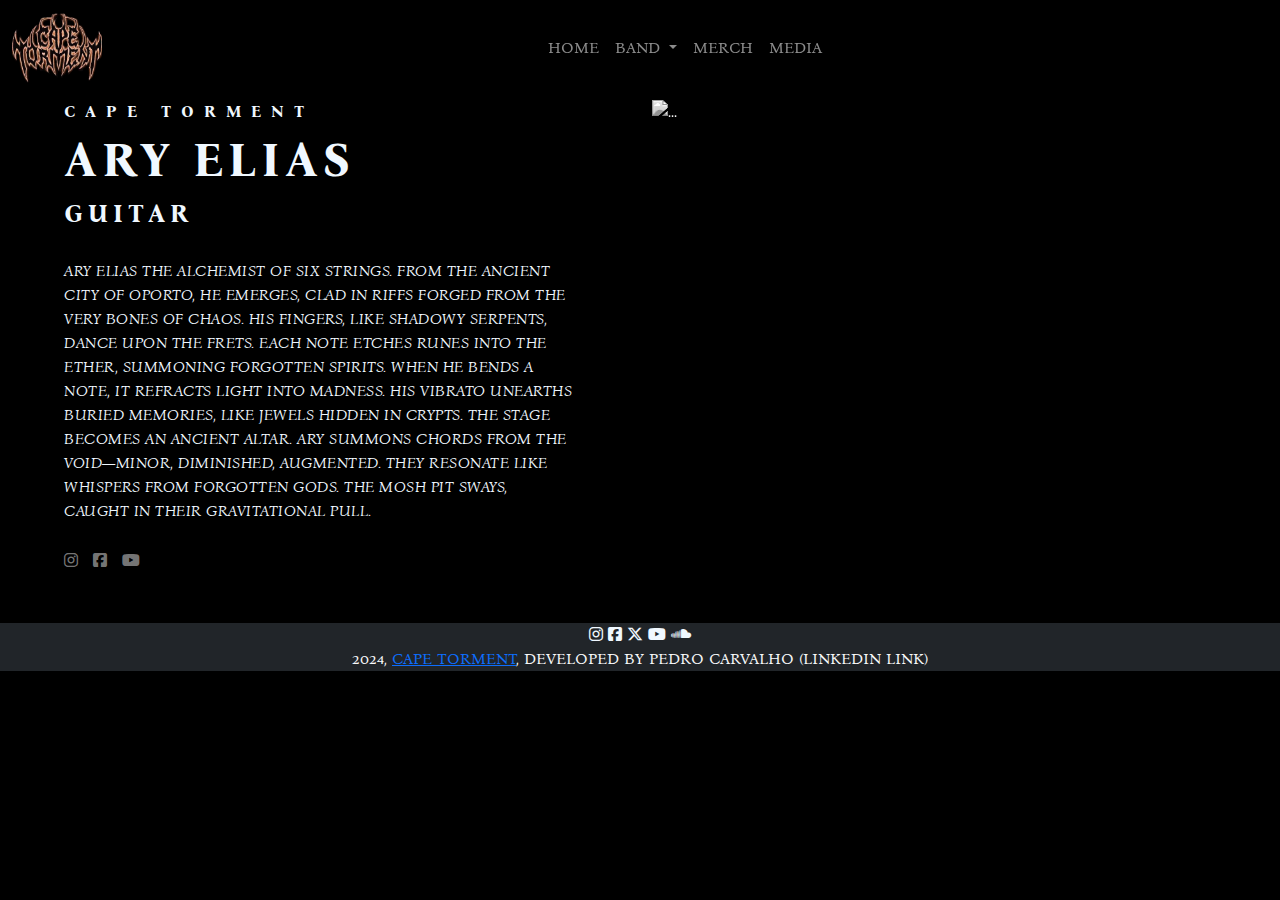
==== ary.html @ c9cb3e47 "80%" ====
<!DOCTYPE html>
<html lang="en">

<head>
    <meta charset="UTF-8">
    <meta name="author" content="PedroCv">
    <meta name="generator" content="VSC">
    <meta name="keywords" content="Cape Torment, CapeTorment, Cap Torment, Metal Cape Torment, banda metal Cape">
    <meta name="description" content="Página da banda Cape Torment">
    <meta name="viewport" content="width=device-width, initial-scale=1.0">
    <title>Cape Torment - Official Website</title>
    <!--FAVICON - alterar imagem para sem fundo negro e testar-->
    <link rel="shortcut icon" href="media/img/Logo2.1-removebg-preview.png" type="image/x-icon">
    <!--FONTS-->
    <style>
      @import url('https://fonts.googleapis.com/css2?family=Bona+Nova+SC:ital,wght@0,400;0,700;1,400&display=swap');
      </style>
    <!--BOOTSRAP CSS-->
    <link href="https://cdn.jsdelivr.net/npm/bootstrap@5.3.3/dist/css/bootstrap.min.css" rel="stylesheet" integrity="sha384-QWTKZyjpPEjISv5WaRU9OFeRpok6YctnYmDr5pNlyT2bRjXh0JMhjY6hW+ALEwIH" crossorigin="anonymous">
    <!--FONTAWESOME ICONS-->
    <link rel="stylesheet" href="https://cdnjs.cloudflare.com/ajax/libs/font-awesome/6.6.0/css/all.min.css">

    <!--MEU CSS-->
    <link rel="stylesheet" href="CSS/style.css">
</head>
 
<body>
    <!--CABEÇALHO-->
    <header class="text-center p-auto sticky-top ">
        <!--NAVEGAÇÂO-->    
        <nav class="navbar navbar-expand-lg navbar-dark fixed-top">
          <div class="container-fluid">
            <button class="navbar-toggler me-auto" type="button" data-bs-toggle="offcanvas" data-bs-target="#offcanvasDarkNavbar" aria-controls="offcanvasDarkNavbar" aria-label="Toggle navigation">
              <span class="navbar-toggler-icon"></span>
            </button>
            <a class="navbar-brand" href=""><img src="media/img/Logo2.1-removebg-preview.png" alt=""></a>
            <div class="offcanvas offcanvas-start text-bg-dark text-start" tabindex="-1" id="offcanvasDarkNavbar" aria-labelledby="offcanvasDarkNavbarLabel">
              <div class="offcanvas-header">
                <h5 class="offcanvas-title" id="offcanvasDarkNavbarLabel">Cape Torment</h5>
                <button type="button" class="btn-close btn-close-white" data-bs-dismiss="offcanvas" aria-label="Close"></button>
              </div>
              <div class="offcanvas-body">
                <ul class="navbar-nav justify-content-center flex-grow-1 pe-3">
                  <li class="nav-item">
                    <a class="nav-link" aria-current="page" href="index.html">Home</a>
                  </li>
                  <li class="nav-item dropdown">
                    <a class="nav-link dropdown-toggle " href="#" role="button" data-bs-toggle="dropdown" aria-expanded="false">
                      Band
                    </a>
                    <ul class="dropdown-menu dropdown-menu-dark">
                      <li><a class="dropdown-item" href="Band.html">Band</a></li>
                      <li>
                        <hr class="dropdown-divider">
                      </li>
                      <li><a class="dropdown-item" href="ze.html">Zé</a></li>
                      <li>
                        <hr class="dropdown-divider">
                      </li>
                      <li><a class="dropdown-item" href="paulo.html">Paulo</a></li>
                      <li>
                        <hr class="dropdown-divider">
                      </li>
                      <li><a class="dropdown-item active" href="ary.html">Ary Elias</a></li>
                      <li>
                        <hr class="dropdown-divider">
                      </li>
                      <li><a class="dropdown-item" href="Eugenio.html">Eugénio Almeida</a></li>
                      <li>
                        <hr class="dropdown-divider">
                      </li>
                      <li><a class="dropdown-item" href="Diego.html">Diego Mascarenhas</a></li>
                    </ul>
                  </li>
                  <li class="nav-item">
                    <a class="nav-link" href="Merch.html">Merch</a>
                  </li>
                  <li class="nav-item">
                    <a class="nav-link" href="Media.html">Media</a>
                  </li>
                </ul>
              </div>
            </div>
          </div>
        </nav>
    </header>

    <!--CONTEÚDO-->
    <main>
      <div class="container-fluid">
      <div class="containerDetails">
        <div class="row">
          <div class="col-sm-6">
          <div class="content">
            <div class="Band">Cape Torment</div>
            <div class="Name">Ary Elias</div>
            <div class="title">Guitar</div>
            <div class="text">Ary Elias the alchemist of six strings. From the ancient city of Oporto, he emerges, clad in riffs forged from the very bones of chaos.
              His fingers, like shadowy serpents, dance upon the frets. Each note etches runes into the ether, summoning forgotten spirits.
              When he bends a note, it refracts light into madness. His vibrato unearths buried memories, like jewels hidden in crypts.
              The stage becomes an ancient altar. Ary summons chords from the void—minor, diminished, augmented. They resonate like whispers from forgotten gods. The mosh pit sways, caught in their gravitational pull.</div>
            <div class="Icons">
              <a href="https://www.instagram.com/capetorment/?locale=en_CA" target="_blank"><i class="fa-brands fa-instagram"></i></a>
              <a href="https://www.facebook.com/CapeTormentOfficial/" target="_blank"><i class="fa-brands fa-square-facebook"></i></a>
              <a href="https://www.youtube.com/@CapeTorment" target="_blank"><i class="fa-brands fa-youtube"></i></a>
            </div>
          </div>
        </div>
        <div class="col-lg-6">
          <div class="imgLateral">
                  <img src="https://www.metal-archives.com/images/2/0/1/5/201564_artist.jpg?3547" class="d-block w-100" alt="...">
                </div>
              </div>
        </div>
      </div>
      </div>
    </div>
</main>

<!--RODAPÉ-->
<footer class="bg-dark">
  <div class=" text-center">
    <a href="https://www.instagram.com/capetorment/?locale=en_CA" target="_blank"><i class="fa-brands fa-instagram"></i></a>
    <a href="https://www.facebook.com/CapeTormentOfficial/" target="_blank"><i class="fa-brands fa-square-facebook"></i></a>
    <a href="https://x.com/capetormentband" target="_blank"><i class="fa-brands fa-x-twitter"></i></a>
    <a href="https://www.youtube.com/@CapeTorment" target="_blank"><i class="fa-brands fa-youtube"></i></a>
    <a href="https://soundcloud.com/capetorment" target="_blank"><i class="fa-brands fa-soundcloud"></i></a>
  </div>
  <div>
    <p class="final text-center text-light">2024, <a href="index.html">Cape Torment</a>, Developed by Pedro Carvalho (Linkedin Link) </p>
  </div>
  
</footer>

<!--BOOTSTRAP JS-->
<script src="https://cdn.jsdelivr.net/npm/bootstrap@5.3.3/dist/js/bootstrap.bundle.min.js" integrity="sha384-YvpcrYf0tY3lHB60NNkmXc5s9fDVZLESaAA55NDzOxhy9GkcIdslK1eN7N6jIeHz" crossorigin="anonymous"></script>

<!--MEU JS-->
<script></script>

</body>

</html>
---- CSS/style.css ----
:root{
    --primary:rgb(0, 0, 0);
    --secundary:aliceblue;

}

*{
    text-transform: uppercase;
    font-size: medium;
    font-family:"Bona Nova SC", "Bona Nova", 'Times New Roman', sans-serif ;
    
}

header img {
    width: 90px;
    height: 70px;
}

.cardcol {
    background-color: var(--primary);
    text-align: center;
}

.containerDetails{
    margin-top: 100px;
    margin-bottom: 50px;
}

.containerDetails .col-sm-6{
    top: 20%;
    max-width: 80%;
    padding-right: 5%;
    padding-left: 5%;
    box-sizing: border-box;
    color: var(--secundary);
    text-shadow: 0 5px 10px var(--primary);
}

.containerDetails .col-sm-6 .content .Band {
    font-weight: bold;
    letter-spacing: 10px;
    text-transform: uppercase;

}

.containerDetails .col-sm-6 .content .title {
    font-weight: bold;
    letter-spacing: 5px;
    font-size: 25px;

}

.containerDetails .col-sm-6 .content .Name {
    font-weight: bold;
    letter-spacing: 5px;
    font-size: 3em;
}

.containerDetails .col-sm-6 .content .text {
    font-style: italic;
    letter-spacing: 0.5px;
    padding-top: 5%;


}

.containerDetails .col-sm-6 .content .Icons {
    padding-top: 5%;
    letter-spacing: 5px;

}

.containerDetails .col-sm-6 .content .Icons a {
    color: rgba(169, 169, 169, 0.712);
}



.imgLateral {
    -webkit-filter: grayscale(100%); /* Safari 6.0 - 9.0 */
    filter: grayscale(100%);
}

.containerGroup{
    margin-top: 30px;
    text-align: center;


}

.colframe .card{
    height: 400px;
}

.colframe .card iframe{
    height: 400px;
}


.price{
    font-size:large
}

body {
    background-color:var(--primary);
    font-family: sans-serif;
    color: var(--secundary);
}





footer i {
    color: var(--secundary);
}
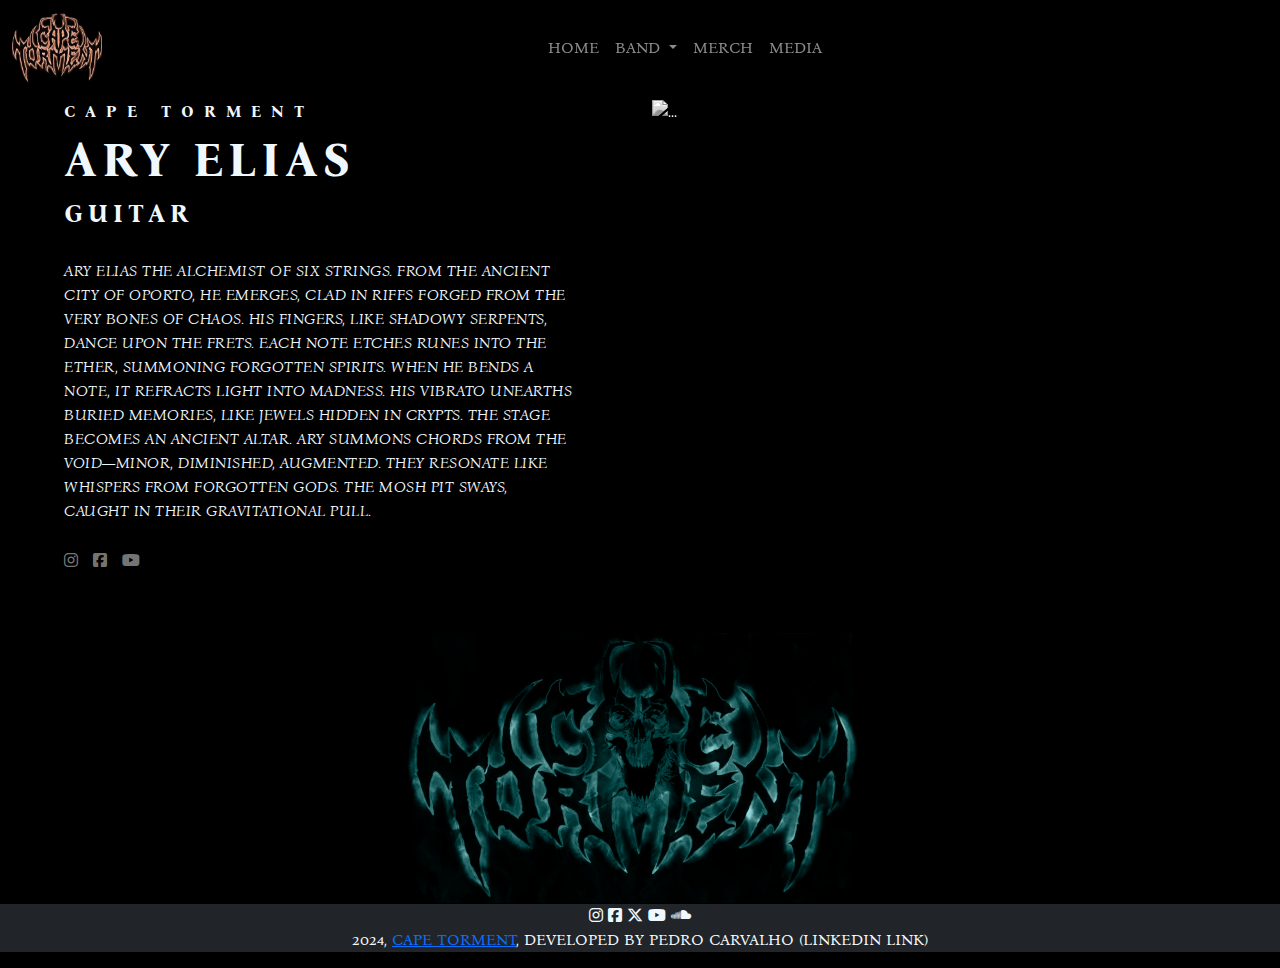
==== commit 1b348179: "Modal 100%" ====
--- a/ary.html
+++ b/ary.html
@@ -115,6 +115,11 @@
       </div>
       </div>
     </div>
+    <div class="containerGroup">
+      <div class="fade-in">
+        <img src="media/img/Cape backlogo.png" class="img-fluid" alt="">
+      </div>
+    </div>
 </main>
 
 <!--RODAPÉ-->
--- a/CSS/style.css
+++ b/CSS/style.css
@@ -110,8 +110,13 @@
     color: var(--secundary);
 }
 
-
-
+.fade-in {
+    animation: fade-in 5s linear;
+  }
+  @keyframes fade-in {
+    from { opacity: 0; }
+    to { opacity: 1; }
+  }
 
 
 footer i {
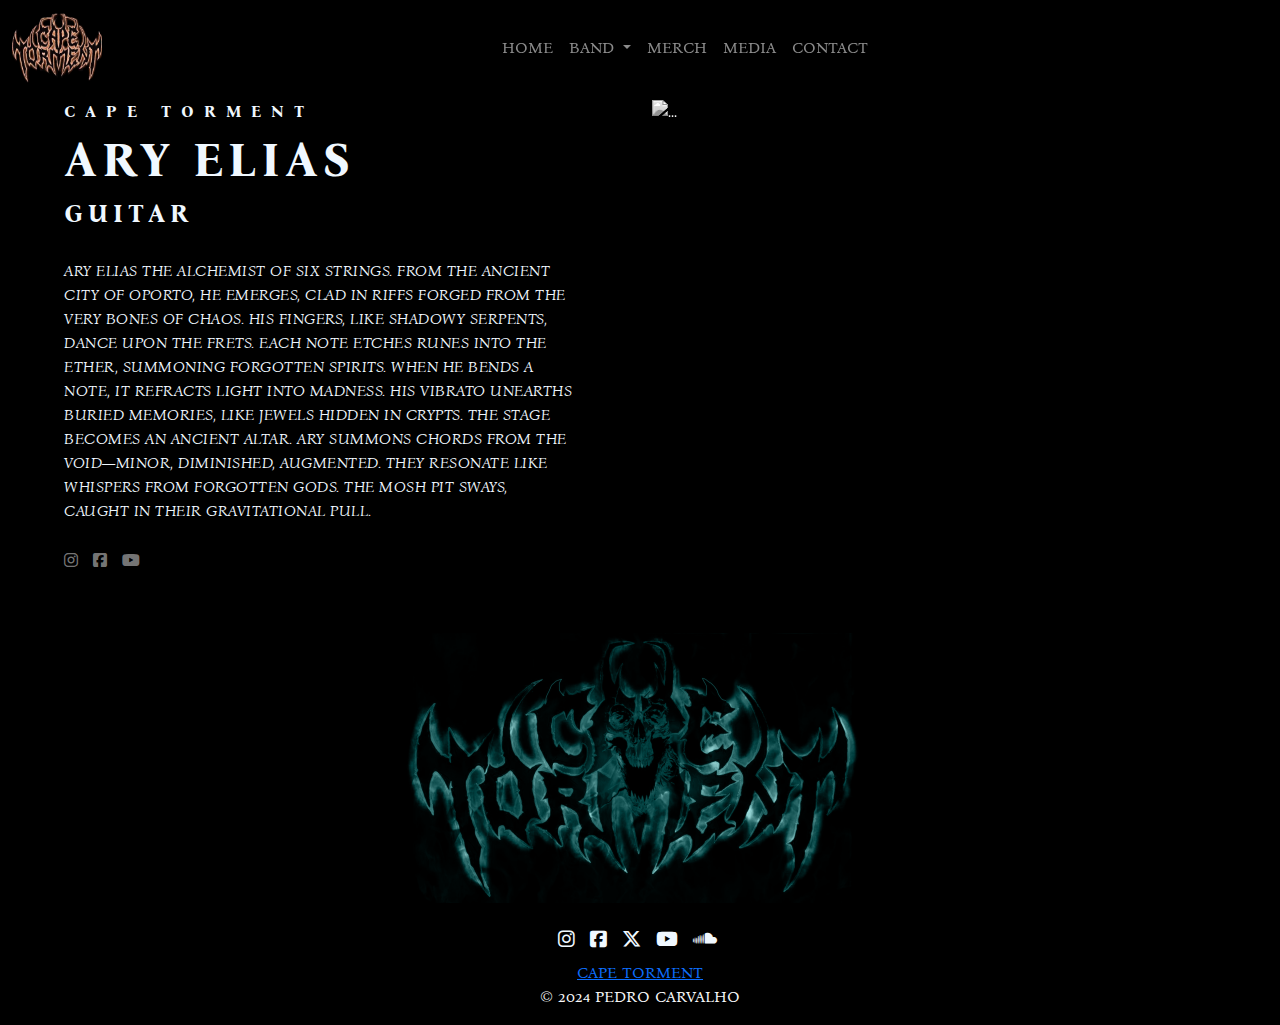
==== commit 561435dd: "modal to all pages" ====
--- a/ary.html
+++ b/ary.html
@@ -78,6 +78,9 @@
                   <li class="nav-item">
                     <a class="nav-link" href="Media.html">Media</a>
                   </li>
+                  <li class="nav-item">
+                    <a class="nav-link" data-bs-toggle="modal" data-bs-target="#ContactUs">Contact</a>
+                  </li>
                 </ul>
               </div>
             </div>
@@ -120,11 +123,56 @@
         <img src="media/img/Cape backlogo.png" class="img-fluid" alt="">
       </div>
     </div>
+
+        <!-- Modal -->
+<div class="modal fade" id="ContactUs" tabindex="-1" aria-labelledby="exampleModalLabel" aria-hidden="true">
+  <div class="modal-dialog modal-dialog-centered">
+    <div class="modal-content bg-dark">
+      <div class="modal-header">
+        <h1 class="modal-title fs-5" id="exampleModalLabel">Contact Us</h1>
+       </div>
+      <div class="modal-body">
+          <form action="" method="get" class="Cotactform needs-validation" novalidate>
+          <div class="mb-0">
+            <label for="exampleInputEmail1" class="form-label">Email address</label>
+            <input type="email" class="form-control" id="exampleInputEmail1" placeholder="DeatMetal666@email.com" required>
+            <div class="invalid-feedback">
+              Please provide a valid Email.
+            </div>
+          </div>
+          <div class="mb-1">
+            <label for="SelectSumonUP" class="form-label">Summon up</label>
+            <select id="SelectSumonUP" class="form-select" required>
+              <option>Gig Budget</option>
+              <option>Store</option>
+              <option>Other</option>
+            </select>
+            <div class="invalid-feedback">
+              Please select an option.
+            </div>
+          </div>
+          <div class="mb-3">
+            <label for="exampleFormControlTextarea1" class="form-label">Message</label>
+            <textarea class="form-control" id="exampleFormControlTextarea1" rows="3" required></textarea>
+            <div class="invalid-feedback">
+              Message Required.
+            </div>
+          </div>
+          <div class="modalOptions text-end">
+          <button type="button" class="btn btn-secondary" data-bs-dismiss="modal">Close</button>
+          <button class="btn btn-primary" type="submit">Send</button>
+        </div>
+        </form>
+      </div>
+    </div>
+  </div>
+</div>
+
 </main>
 
 <!--RODAPÉ-->
-<footer class="bg-dark">
-  <div class=" text-center">
+<footer class="footer">
+  <div class="footercontainer text-center">
     <a href="https://www.instagram.com/capetorment/?locale=en_CA" target="_blank"><i class="fa-brands fa-instagram"></i></a>
     <a href="https://www.facebook.com/CapeTormentOfficial/" target="_blank"><i class="fa-brands fa-square-facebook"></i></a>
     <a href="https://x.com/capetormentband" target="_blank"><i class="fa-brands fa-x-twitter"></i></a>
@@ -132,7 +180,8 @@
     <a href="https://soundcloud.com/capetorment" target="_blank"><i class="fa-brands fa-soundcloud"></i></a>
   </div>
   <div>
-    <p class="final text-center text-light">2024, <a href="index.html">Cape Torment</a>, Developed by Pedro Carvalho (Linkedin Link) </p>
+    <p class="developer mt-2 text-center text-light"><a href="index.html">Cape Torment</a> <br> &copy; 2024 Pedro Carvalho</p>
+    
   </div>
   
 </footer>
@@ -141,7 +190,7 @@
 <script src="https://cdn.jsdelivr.net/npm/bootstrap@5.3.3/dist/js/bootstrap.bundle.min.js" integrity="sha384-YvpcrYf0tY3lHB60NNkmXc5s9fDVZLESaAA55NDzOxhy9GkcIdslK1eN7N6jIeHz" crossorigin="anonymous"></script>
 
 <!--MEU JS-->
-<script></script>
+<script src="JS/main.js"></script>
 
 </body>
 
--- a/CSS/style.css
+++ b/CSS/style.css
@@ -121,4 +121,13 @@
 
 footer i {
     color: var(--secundary);
+}
+
+.footercontainer{
+padding-top: 2%;
+letter-spacing: 5px;
+}
+
+.footercontainer i{
+    font-size: larger;
 }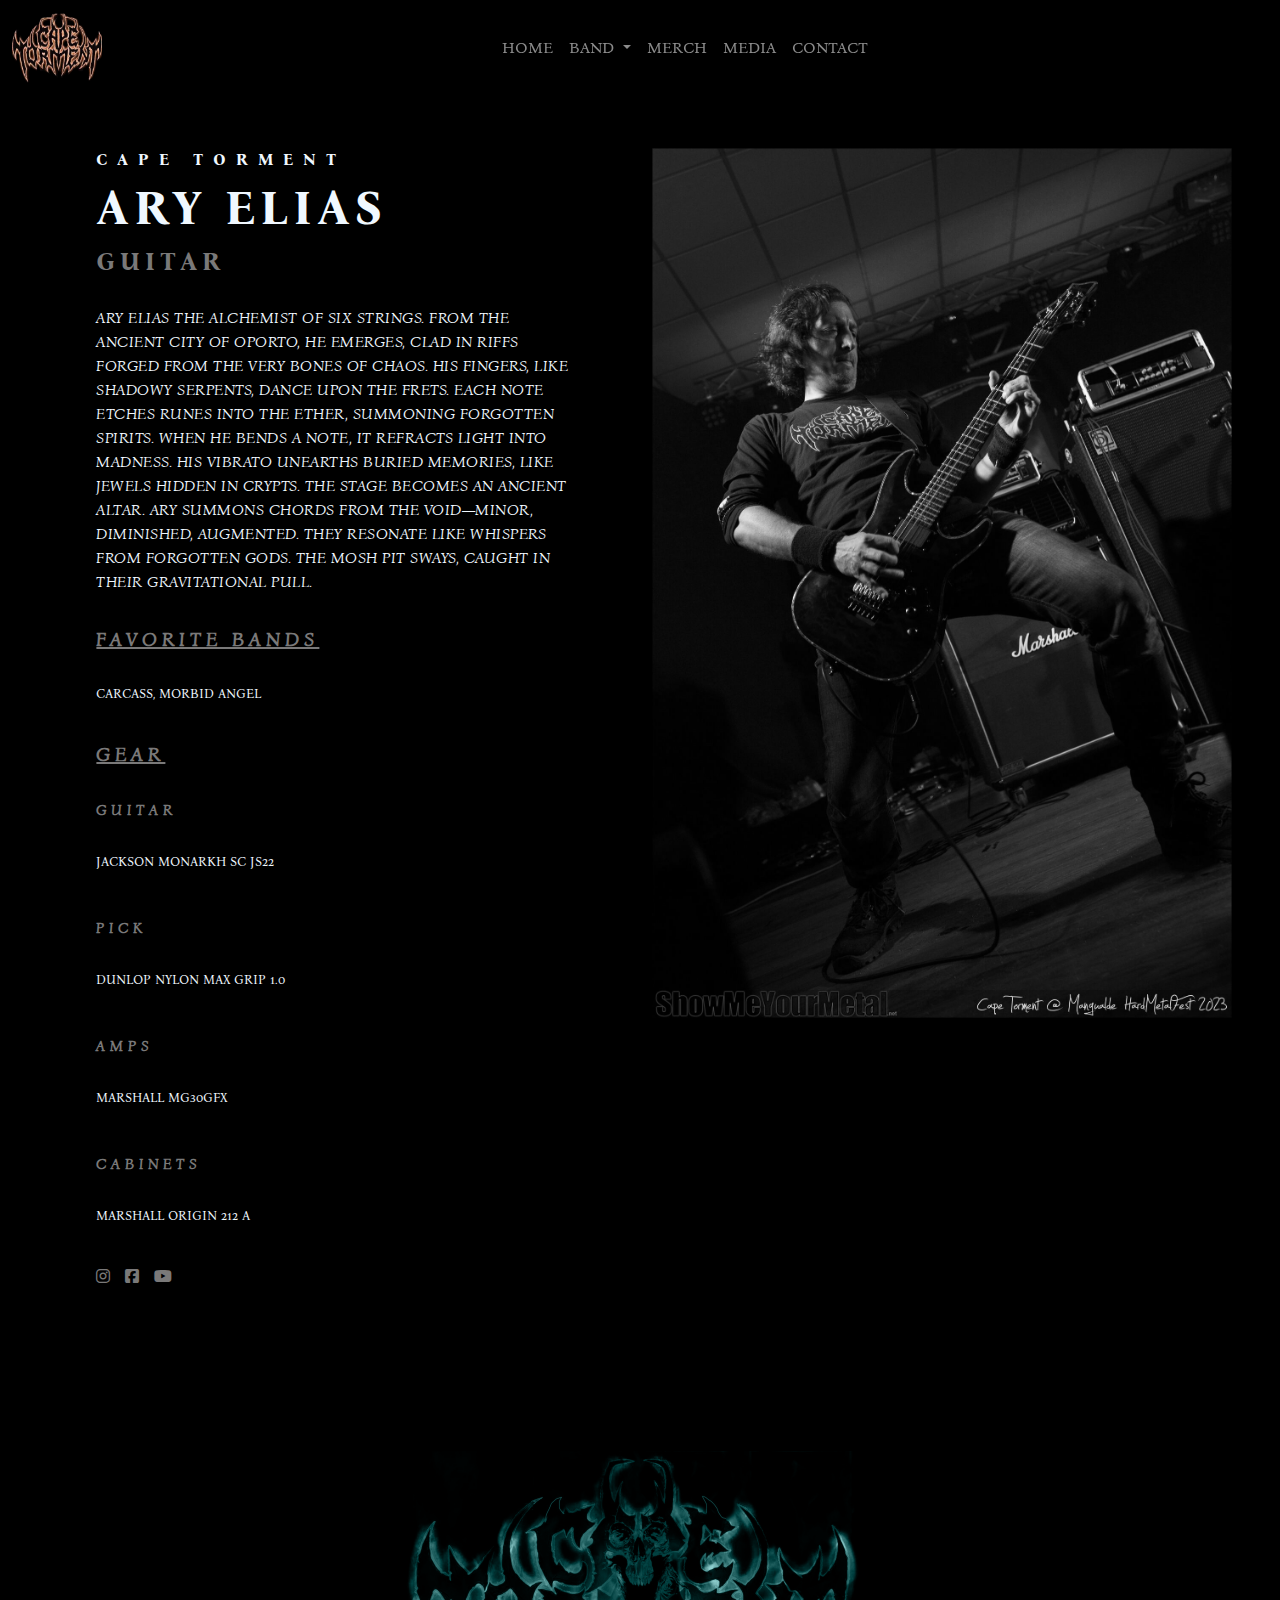
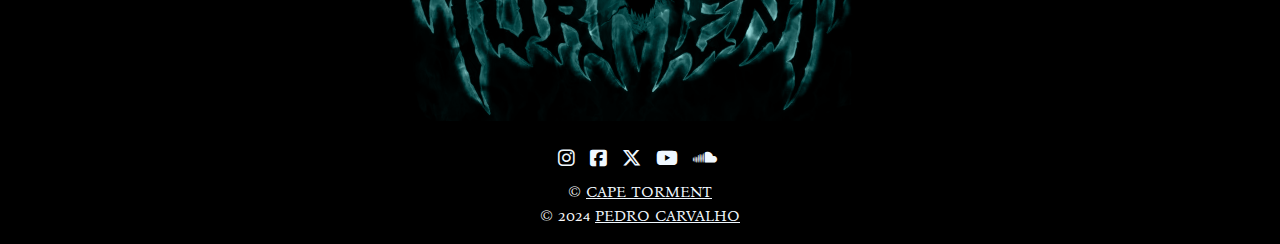
==== commit 879ed3a5: "98%" ====
--- a/ary.html
+++ b/ary.html
@@ -90,7 +90,7 @@
 
     <!--CONTEÚDO-->
     <main>
-      <div class="container-fluid">
+      <div class="container-fluid p-5">
       <div class="containerDetails">
         <div class="row">
           <div class="col-sm-6">
@@ -101,7 +101,19 @@
             <div class="text">Ary Elias the alchemist of six strings. From the ancient city of Oporto, he emerges, clad in riffs forged from the very bones of chaos.
               His fingers, like shadowy serpents, dance upon the frets. Each note etches runes into the ether, summoning forgotten spirits.
               When he bends a note, it refracts light into madness. His vibrato unearths buried memories, like jewels hidden in crypts.
-              The stage becomes an ancient altar. Ary summons chords from the void—minor, diminished, augmented. They resonate like whispers from forgotten gods. The mosh pit sways, caught in their gravitational pull.</div>
+              The stage becomes an ancient altar. Ary summons chords from the void—minor, diminished, augmented. They resonate like whispers from forgotten gods. The mosh pit sways, caught in their gravitational pull.
+            </div>
+            <div class="FavBands">Favorite Bands</div>
+            <p>Carcass, Morbid Angel</p>
+            <div class="Gear">Gear</div>
+            <div class="GearSub">Guitar</div>
+            <p>Jackson Monarkh SC JS22</p>
+            <div class="GearSub">Pick</div>
+            <p>Dunlop Nylon Max Grip 1.0</p>
+            <div class="GearSub">Amps</div>
+            <p>Marshall MG30GFX</p>
+            <div class="GearSub">Cabinets</div>
+            <p>Marshall Origin 212 A</p>
             <div class="Icons">
               <a href="https://www.instagram.com/capetorment/?locale=en_CA" target="_blank"><i class="fa-brands fa-instagram"></i></a>
               <a href="https://www.facebook.com/CapeTormentOfficial/" target="_blank"><i class="fa-brands fa-square-facebook"></i></a>
@@ -111,7 +123,7 @@
         </div>
         <div class="col-lg-6">
           <div class="imgLateral">
-                  <img src="https://www.metal-archives.com/images/2/0/1/5/201564_artist.jpg?3547" class="d-block w-100" alt="...">
+                  <img src="media/img/325662864_571917994469258_8916186531103362893_n.jpg" class="d-block w-100" alt="...">
                 </div>
               </div>
         </div>
@@ -180,7 +192,7 @@
     <a href="https://soundcloud.com/capetorment" target="_blank"><i class="fa-brands fa-soundcloud"></i></a>
   </div>
   <div>
-    <p class="developer mt-2 text-center text-light"><a href="index.html">Cape Torment</a> <br> &copy; 2024 Pedro Carvalho</p>
+    <p class="developer mt-2 text-center text-light"> &copy; <a href="index.html">Cape Torment</a> <br> &copy; 2024 <a href="https://www.linkedin.com/in/pedro-carvalho-47742a319?utm_source=share&utm_campaign=share_via&utm_content=profile&utm_medium=android_app ">Pedro Carvalho</a></p>
     
   </div>
   
--- a/CSS/style.css
+++ b/CSS/style.css
@@ -42,7 +42,7 @@
 .containerDetails .col-sm-6 .content .Band {
     font-weight: bold;
     letter-spacing: 10px;
-    text-transform: uppercase;
+    
 
 }
 
@@ -50,6 +50,7 @@
     font-weight: bold;
     letter-spacing: 5px;
     font-size: 25px;
+    color: rgb(122, 121, 121);
 
 }
 
@@ -70,11 +71,12 @@
 .containerDetails .col-sm-6 .content .Icons {
     padding-top: 5%;
     letter-spacing: 5px;
+    padding-bottom: 5%;
 
 }
 
 .containerDetails .col-sm-6 .content .Icons a {
-    color: rgba(169, 169, 169, 0.712);
+    color: rgb(122, 121, 121);
 }
 
 
@@ -99,6 +101,51 @@
     height: 400px;
 }
 
+.FavBands{
+    padding-top: 30px;
+    font-weight: bold;
+    font-style: italic;
+    text-decoration: underline;
+    letter-spacing: 5px;
+    font-size: 20px;
+    color: rgb(122, 121, 121);
+}
+
+.Gear{
+    padding-top: 20px;
+    font-weight: bold;
+    font-style: italic;
+    text-decoration: underline;
+    letter-spacing: 5px;
+    font-size: 20px;
+    color: rgb(122, 121, 121);
+}
+
+.GearSub{
+    padding-top: 30px;
+    font-weight: bold;
+    font-style:italic;
+    letter-spacing: 5px;
+    font-size: 15px;
+    color: rgb(122, 121, 121);
+    
+    
+}
+.containerDetails p{
+    font-size: small;
+    padding-top: 30px;
+    
+}
+
+
+.merchcard{
+    text-align: center;
+}
+
+.card-img-top{
+    padding: auto;
+    max-width: 80%;
+}
 
 .price{
     font-size:large
@@ -111,7 +158,8 @@
 }
 
 .fade-in {
-    animation: fade-in 5s linear;
+    animation: fade-in both; /* both to aplied on both ways so the image is not allready there */
+    animation-timeline: view(100% 10%) ; /* animation timeline to function view 90% screen when animation is complette, 10% where it starts */
   }
   @keyframes fade-in {
     from { opacity: 0; }
@@ -130,4 +178,9 @@
 
 .footercontainer i{
     font-size: larger;
+}
+
+footer p a{
+    color: var(--secundary);
+
 }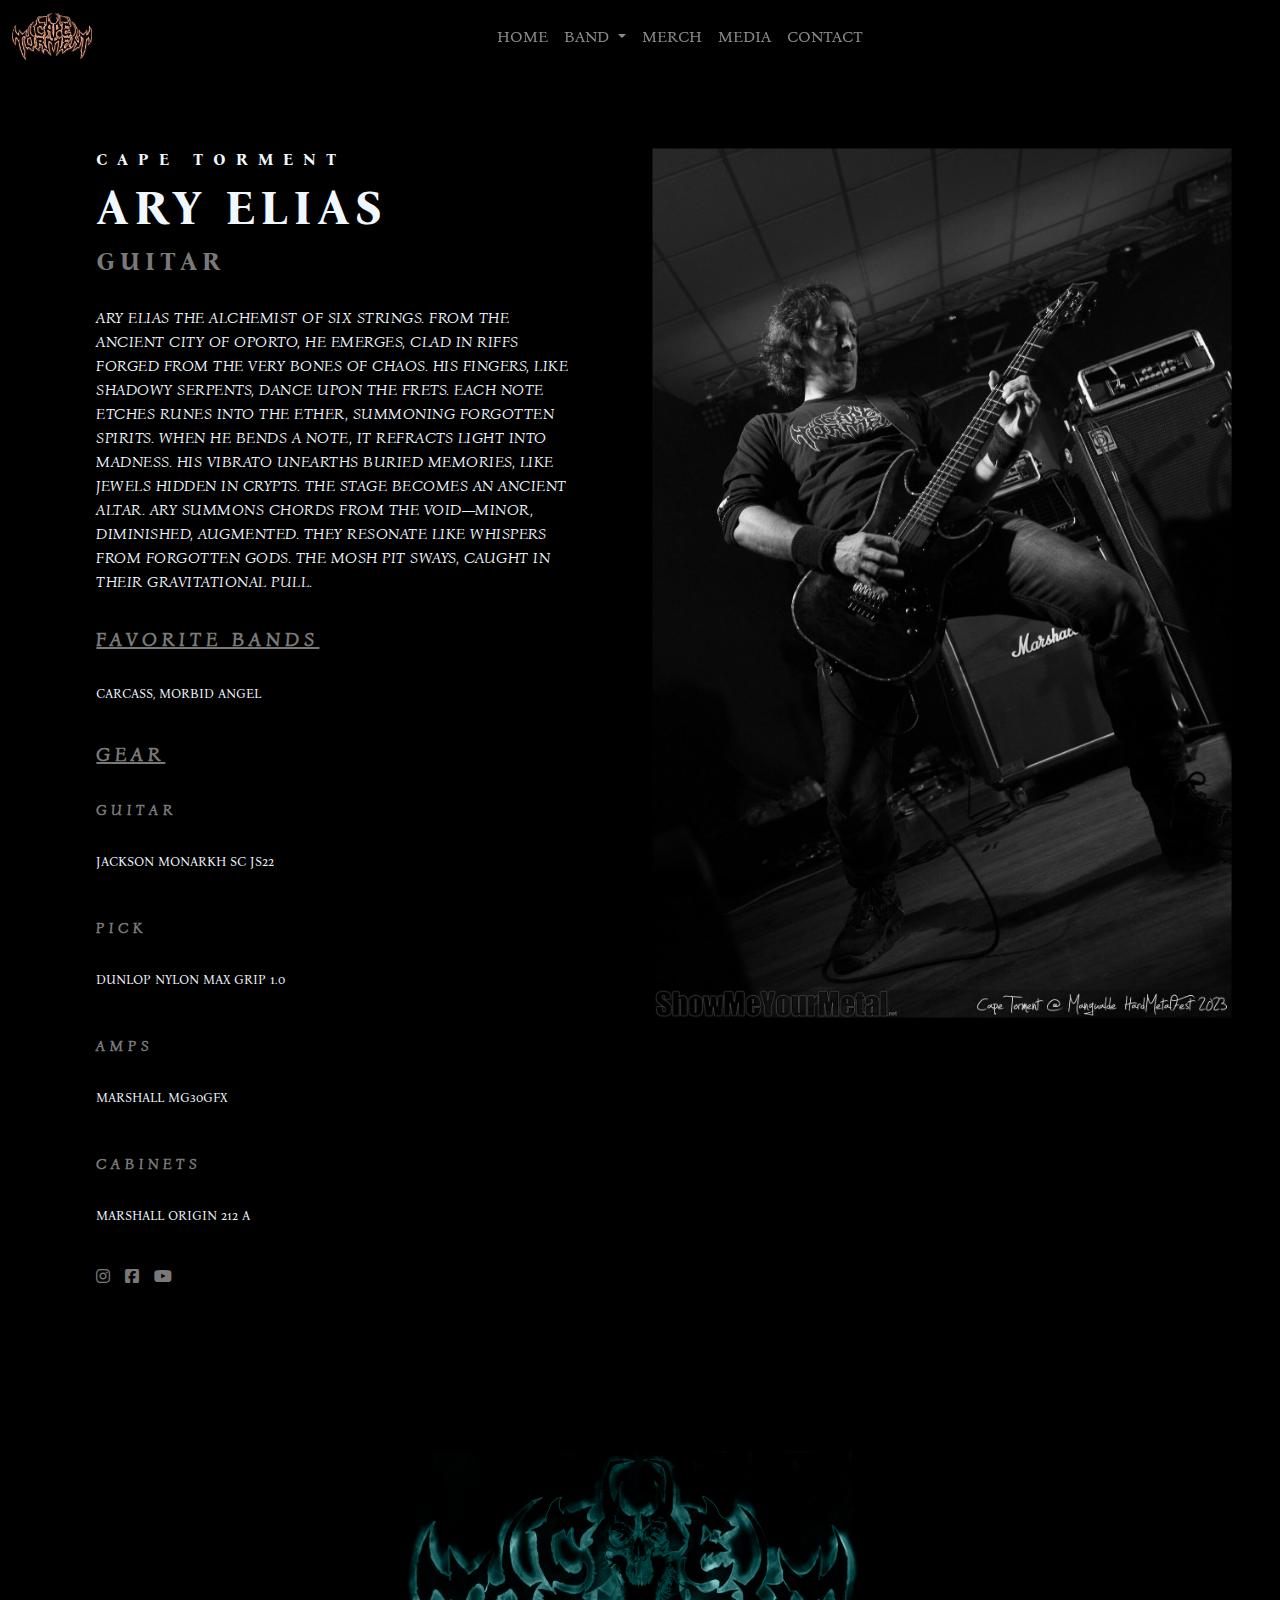
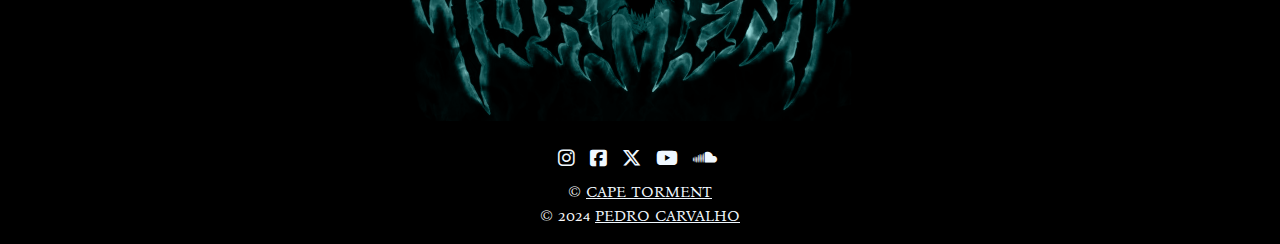
==== commit 1be3571f: "coments" ====
--- a/ary.html
+++ b/ary.html
@@ -2,133 +2,144 @@
 <html lang="en">
 
 <head>
-    <meta charset="UTF-8">
-    <meta name="author" content="PedroCv">
-    <meta name="generator" content="VSC">
-    <meta name="keywords" content="Cape Torment, CapeTorment, Cap Torment, Metal Cape Torment, banda metal Cape">
-    <meta name="description" content="Página da banda Cape Torment">
-    <meta name="viewport" content="width=device-width, initial-scale=1.0">
-    <title>Cape Torment - Official Website</title>
-    <!--FAVICON - alterar imagem para sem fundo negro e testar-->
-    <link rel="shortcut icon" href="media/img/Logo2.1-removebg-preview.png" type="image/x-icon">
-    <!--FONTS-->
-    <style>
-      @import url('https://fonts.googleapis.com/css2?family=Bona+Nova+SC:ital,wght@0,400;0,700;1,400&display=swap');
-      </style>
-    <!--BOOTSRAP CSS-->
-    <link href="https://cdn.jsdelivr.net/npm/bootstrap@5.3.3/dist/css/bootstrap.min.css" rel="stylesheet" integrity="sha384-QWTKZyjpPEjISv5WaRU9OFeRpok6YctnYmDr5pNlyT2bRjXh0JMhjY6hW+ALEwIH" crossorigin="anonymous">
-    <!--FONTAWESOME ICONS-->
-    <link rel="stylesheet" href="https://cdnjs.cloudflare.com/ajax/libs/font-awesome/6.6.0/css/all.min.css">
-
-    <!--MEU CSS-->
-    <link rel="stylesheet" href="CSS/style.css">
+  <meta charset="UTF-8">
+  <meta name="author" content="PedroCv">
+  <meta name="generator" content="VSC">
+  <meta name="keywords" content="Cape Torment, CapeTorment, Cap Torment, Metal Cape Torment, banda metal Cape">
+  <meta name="description" content="Página da banda Cape Torment">
+  <meta name="viewport" content="width=device-width, initial-scale=1.0">
+  <title>Cape Torment - Official Website</title>
+  <!--FAVICON - alterar imagem para sem fundo negro e testar-->
+  <link rel="shortcut icon" href="media/img/Logo2.1-removebg-preview.png" type="image/x-icon">
+  <!--FONTS-->
+  <style>
+    @import url('https://fonts.googleapis.com/css2?family=Bona+Nova+SC:ital,wght@0,400;0,700;1,400&display=swap');
+  </style>
+  <!--BOOTSRAP CSS-->
+  <link href="https://cdn.jsdelivr.net/npm/bootstrap@5.3.3/dist/css/bootstrap.min.css" rel="stylesheet"
+    integrity="sha384-QWTKZyjpPEjISv5WaRU9OFeRpok6YctnYmDr5pNlyT2bRjXh0JMhjY6hW+ALEwIH" crossorigin="anonymous">
+  <!--FONTAWESOME ICONS-->
+  <link rel="stylesheet" href="https://cdnjs.cloudflare.com/ajax/libs/font-awesome/6.6.0/css/all.min.css">
+
+  <!--MEU CSS-->
+  <link rel="stylesheet" href="CSS/style.css">
 </head>
- 
+
 <body>
-    <!--CABEÇALHO-->
-    <header class="text-center p-auto sticky-top ">
-        <!--NAVEGAÇÂO-->    
-        <nav class="navbar navbar-expand-lg navbar-dark fixed-top">
-          <div class="container-fluid">
-            <button class="navbar-toggler me-auto" type="button" data-bs-toggle="offcanvas" data-bs-target="#offcanvasDarkNavbar" aria-controls="offcanvasDarkNavbar" aria-label="Toggle navigation">
-              <span class="navbar-toggler-icon"></span>
-            </button>
-            <a class="navbar-brand" href=""><img src="media/img/Logo2.1-removebg-preview.png" alt=""></a>
-            <div class="offcanvas offcanvas-start text-bg-dark text-start" tabindex="-1" id="offcanvasDarkNavbar" aria-labelledby="offcanvasDarkNavbarLabel">
-              <div class="offcanvas-header">
-                <h5 class="offcanvas-title" id="offcanvasDarkNavbarLabel">Cape Torment</h5>
-                <button type="button" class="btn-close btn-close-white" data-bs-dismiss="offcanvas" aria-label="Close"></button>
-              </div>
-              <div class="offcanvas-body">
-                <ul class="navbar-nav justify-content-center flex-grow-1 pe-3">
-                  <li class="nav-item">
-                    <a class="nav-link" aria-current="page" href="index.html">Home</a>
-                  </li>
-                  <li class="nav-item dropdown">
-                    <a class="nav-link dropdown-toggle " href="#" role="button" data-bs-toggle="dropdown" aria-expanded="false">
-                      Band
-                    </a>
-                    <ul class="dropdown-menu dropdown-menu-dark">
-                      <li><a class="dropdown-item" href="Band.html">Band</a></li>
-                      <li>
-                        <hr class="dropdown-divider">
-                      </li>
-                      <li><a class="dropdown-item" href="ze.html">Zé</a></li>
-                      <li>
-                        <hr class="dropdown-divider">
-                      </li>
-                      <li><a class="dropdown-item" href="paulo.html">Paulo</a></li>
-                      <li>
-                        <hr class="dropdown-divider">
-                      </li>
-                      <li><a class="dropdown-item active" href="ary.html">Ary Elias</a></li>
-                      <li>
-                        <hr class="dropdown-divider">
-                      </li>
-                      <li><a class="dropdown-item" href="Eugenio.html">Eugénio Almeida</a></li>
-                      <li>
-                        <hr class="dropdown-divider">
-                      </li>
-                      <li><a class="dropdown-item" href="Diego.html">Diego Mascarenhas</a></li>
-                    </ul>
-                  </li>
-                  <li class="nav-item">
-                    <a class="nav-link" href="Merch.html">Merch</a>
-                  </li>
-                  <li class="nav-item">
-                    <a class="nav-link" href="Media.html">Media</a>
-                  </li>
-                  <li class="nav-item">
-                    <a class="nav-link" data-bs-toggle="modal" data-bs-target="#ContactUs">Contact</a>
-                  </li>
+  <!--CABEÇALHO-->
+  <header class="text-center p-auto sticky-top ">
+    <!--NAVEGAÇÂO-->
+    <nav class="navbar navbar-expand-lg navbar-dark fixed-top">
+      <div class="container-fluid">
+        <button class="navbar-toggler me-auto" type="button" data-bs-toggle="offcanvas"
+          data-bs-target="#offcanvasDarkNavbar" aria-controls="offcanvasDarkNavbar" aria-label="Toggle navigation">
+          <span class="navbar-toggler-icon"></span>
+        </button>
+        <a class="navbar-brand" href=""><img src="media/img/Logo2.1-removebg-preview.png" alt=""></a>
+        <div class="offcanvas offcanvas-start text-bg-dark text-start" tabindex="-1" id="offcanvasDarkNavbar"
+          aria-labelledby="offcanvasDarkNavbarLabel">
+          <div class="offcanvas-header">
+            <h5 class="offcanvas-title" id="offcanvasDarkNavbarLabel">Cape Torment</h5>
+            <button type="button" class="btn-close btn-close-white" data-bs-dismiss="offcanvas"
+              aria-label="Close"></button>
+          </div>
+          <div class="offcanvas-body">
+            <ul class="navbar-nav justify-content-center flex-grow-1 pe-3">
+              <li class="nav-item">
+                <a class="nav-link" aria-current="page" href="index.html">Home</a>
+              </li>
+              <li class="nav-item dropdown">
+                <a class="nav-link dropdown-toggle " href="#" role="button" data-bs-toggle="dropdown"
+                  aria-expanded="false">
+                  Band
+                </a>
+                <ul class="dropdown-menu dropdown-menu-dark">
+                  <li><a class="dropdown-item" href="Band.html">Band</a></li>
+                  <li>
+                    <hr class="dropdown-divider">
+                  </li>
+                  <li><a class="dropdown-item" href="ze.html">Zé</a></li>
+                  <li>
+                    <hr class="dropdown-divider">
+                  </li>
+                  <li><a class="dropdown-item" href="paulo.html">Paulo</a></li>
+                  <li>
+                    <hr class="dropdown-divider">
+                  </li>
+                  <li><a class="dropdown-item active" href="ary.html">Ary Elias</a></li>
+                  <li>
+                    <hr class="dropdown-divider">
+                  </li>
+                  <li><a class="dropdown-item" href="Eugenio.html">Eugénio Almeida</a></li>
+                  <li>
+                    <hr class="dropdown-divider">
+                  </li>
+                  <li><a class="dropdown-item" href="Diego.html">Diego Mascarenhas</a></li>
                 </ul>
-              </div>
-            </div>
-          </div>
-        </nav>
-    </header>
-
-    <!--CONTEÚDO-->
-    <main>
-      <div class="container-fluid p-5">
+              </li>
+              <li class="nav-item">
+                <a class="nav-link" href="Merch.html">Merch</a>
+              </li>
+              <li class="nav-item">
+                <a class="nav-link" href="Media.html">Media</a>
+              </li>
+              <li class="nav-item">
+                <a class="nav-link" data-bs-toggle="modal" data-bs-target="#ContactUs">Contact</a>
+              </li>
+            </ul>
+          </div>
+        </div>
+      </div>
+    </nav>
+  </header>
+
+  <!--CONTEÚDO-->
+  <main>
+    <div class="container-fluid p-5">
       <div class="containerDetails">
         <div class="row">
           <div class="col-sm-6">
-          <div class="content">
-            <div class="Band">Cape Torment</div>
-            <div class="Name">Ary Elias</div>
-            <div class="title">Guitar</div>
-            <div class="text">Ary Elias the alchemist of six strings. From the ancient city of Oporto, he emerges, clad in riffs forged from the very bones of chaos.
-              His fingers, like shadowy serpents, dance upon the frets. Each note etches runes into the ether, summoning forgotten spirits.
-              When he bends a note, it refracts light into madness. His vibrato unearths buried memories, like jewels hidden in crypts.
-              The stage becomes an ancient altar. Ary summons chords from the void—minor, diminished, augmented. They resonate like whispers from forgotten gods. The mosh pit sways, caught in their gravitational pull.
+            <div class="content">
+              <div class="Band">Cape Torment</div>
+              <div class="Name">Ary Elias</div>
+              <div class="title">Guitar</div>
+              <div class="text">Ary Elias the alchemist of six strings. From the ancient city of Oporto, he emerges,
+                clad in riffs forged from the very bones of chaos.
+                His fingers, like shadowy serpents, dance upon the frets. Each note etches runes into the ether,
+                summoning forgotten spirits.
+                When he bends a note, it refracts light into madness. His vibrato unearths buried memories, like jewels
+                hidden in crypts.
+                The stage becomes an ancient altar. Ary summons chords from the void—minor, diminished, augmented. They
+                resonate like whispers from forgotten gods. The mosh pit sways, caught in their gravitational pull.
+              </div>
+              <div class="FavBands">Favorite Bands</div>
+              <p>Carcass, Morbid Angel</p>
+              <div class="Gear">Gear</div>
+              <div class="GearSub">Guitar</div>
+              <p>Jackson Monarkh SC JS22</p>
+              <div class="GearSub">Pick</div>
+              <p>Dunlop Nylon Max Grip 1.0</p>
+              <div class="GearSub">Amps</div>
+              <p>Marshall MG30GFX</p>
+              <div class="GearSub">Cabinets</div>
+              <p>Marshall Origin 212 A</p>
+              <div class="Icons">
+                <a href="https://www.instagram.com/capetorment/?locale=en_CA" target="_blank"><i
+                    class="fa-brands fa-instagram"></i></a>
+                <a href="https://www.facebook.com/CapeTormentOfficial/" target="_blank"><i
+                    class="fa-brands fa-square-facebook"></i></a>
+                <a href="https://www.youtube.com/@CapeTorment" target="_blank"><i class="fa-brands fa-youtube"></i></a>
+              </div>
             </div>
-            <div class="FavBands">Favorite Bands</div>
-            <p>Carcass, Morbid Angel</p>
-            <div class="Gear">Gear</div>
-            <div class="GearSub">Guitar</div>
-            <p>Jackson Monarkh SC JS22</p>
-            <div class="GearSub">Pick</div>
-            <p>Dunlop Nylon Max Grip 1.0</p>
-            <div class="GearSub">Amps</div>
-            <p>Marshall MG30GFX</p>
-            <div class="GearSub">Cabinets</div>
-            <p>Marshall Origin 212 A</p>
-            <div class="Icons">
-              <a href="https://www.instagram.com/capetorment/?locale=en_CA" target="_blank"><i class="fa-brands fa-instagram"></i></a>
-              <a href="https://www.facebook.com/CapeTormentOfficial/" target="_blank"><i class="fa-brands fa-square-facebook"></i></a>
-              <a href="https://www.youtube.com/@CapeTorment" target="_blank"><i class="fa-brands fa-youtube"></i></a>
+          </div>
+          <div class="col-lg-6">
+            <div class="imgLateral">
+              <img src="media/img/325662864_571917994469258_8916186531103362893_n.jpg" class="d-block w-100" alt="...">
             </div>
           </div>
         </div>
-        <div class="col-lg-6">
-          <div class="imgLateral">
-                  <img src="media/img/325662864_571917994469258_8916186531103362893_n.jpg" class="d-block w-100" alt="...">
-                </div>
-              </div>
-        </div>
-      </div>
-      </div>
+      </div>
+    </div>
     </div>
     <div class="containerGroup">
       <div class="fade-in">
@@ -136,73 +147,79 @@
       </div>
     </div>
 
-        <!-- Modal -->
-<div class="modal fade" id="ContactUs" tabindex="-1" aria-labelledby="exampleModalLabel" aria-hidden="true">
-  <div class="modal-dialog modal-dialog-centered">
-    <div class="modal-content bg-dark">
-      <div class="modal-header">
-        <h1 class="modal-title fs-5" id="exampleModalLabel">Contact Us</h1>
-       </div>
-      <div class="modal-body">
-          <form action="" method="get" class="Cotactform needs-validation" novalidate>
-          <div class="mb-0">
-            <label for="exampleInputEmail1" class="form-label">Email address</label>
-            <input type="email" class="form-control" id="exampleInputEmail1" placeholder="DeatMetal666@email.com" required>
-            <div class="invalid-feedback">
-              Please provide a valid Email.
-            </div>
-          </div>
-          <div class="mb-1">
-            <label for="SelectSumonUP" class="form-label">Summon up</label>
-            <select id="SelectSumonUP" class="form-select" required>
-              <option>Gig Budget</option>
-              <option>Store</option>
-              <option>Other</option>
-            </select>
-            <div class="invalid-feedback">
-              Please select an option.
-            </div>
-          </div>
-          <div class="mb-3">
-            <label for="exampleFormControlTextarea1" class="form-label">Message</label>
-            <textarea class="form-control" id="exampleFormControlTextarea1" rows="3" required></textarea>
-            <div class="invalid-feedback">
-              Message Required.
-            </div>
-          </div>
-          <div class="modalOptions text-end">
-          <button type="button" class="btn btn-secondary" data-bs-dismiss="modal">Close</button>
-          <button class="btn btn-primary" type="submit">Send</button>
+    <!-- Modal -->
+    <div class="modal fade" id="ContactUs" tabindex="-1" aria-labelledby="exampleModalLabel" aria-hidden="true">
+      <div class="modal-dialog modal-dialog-centered">
+        <div class="modal-content bg-dark">
+          <div class="modal-header">
+            <h1 class="modal-title fs-5" id="exampleModalLabel">Contact Us</h1>
+          </div>
+          <div class="modal-body">
+            <form action="" method="get" class="Cotactform needs-validation" novalidate>
+              <div class="mb-0">
+                <label for="exampleInputEmail1" class="form-label">Email address</label>
+                <input type="email" class="form-control" id="exampleInputEmail1" placeholder="DeatMetal666@email.com"
+                  required>
+                <div class="invalid-feedback">
+                  Please provide a valid Email.
+                </div>
+              </div>
+              <div class="mb-1">
+                <label for="SelectSumonUP" class="form-label">Summon up</label>
+                <select id="SelectSumonUP" class="form-select" required>
+                  <option>Gig Budget</option>
+                  <option>Store</option>
+                  <option>Other</option>
+                </select>
+                <div class="invalid-feedback">
+                  Please select an option.
+                </div>
+              </div>
+              <div class="mb-3">
+                <label for="exampleFormControlTextarea1" class="form-label">Message</label>
+                <textarea class="form-control" id="exampleFormControlTextarea1" rows="3" required></textarea>
+                <div class="invalid-feedback">
+                  Message Required.
+                </div>
+              </div>
+              <div class="modalOptions text-end">
+                <button type="button" class="btn btn-secondary" data-bs-dismiss="modal">Close</button>
+                <button class="btn btn-primary" type="submit">Send</button>
+              </div>
+            </form>
+          </div>
         </div>
-        </form>
-      </div>
-    </div>
-  </div>
-</div>
-
-</main>
-
-<!--RODAPÉ-->
-<footer class="footer">
-  <div class="footercontainer text-center">
-    <a href="https://www.instagram.com/capetorment/?locale=en_CA" target="_blank"><i class="fa-brands fa-instagram"></i></a>
-    <a href="https://www.facebook.com/CapeTormentOfficial/" target="_blank"><i class="fa-brands fa-square-facebook"></i></a>
-    <a href="https://x.com/capetormentband" target="_blank"><i class="fa-brands fa-x-twitter"></i></a>
-    <a href="https://www.youtube.com/@CapeTorment" target="_blank"><i class="fa-brands fa-youtube"></i></a>
-    <a href="https://soundcloud.com/capetorment" target="_blank"><i class="fa-brands fa-soundcloud"></i></a>
-  </div>
-  <div>
-    <p class="developer mt-2 text-center text-light"> &copy; <a href="index.html">Cape Torment</a> <br> &copy; 2024 <a href="https://www.linkedin.com/in/pedro-carvalho-47742a319?utm_source=share&utm_campaign=share_via&utm_content=profile&utm_medium=android_app ">Pedro Carvalho</a></p>
-    
-  </div>
-  
-</footer>
-
-<!--BOOTSTRAP JS-->
-<script src="https://cdn.jsdelivr.net/npm/bootstrap@5.3.3/dist/js/bootstrap.bundle.min.js" integrity="sha384-YvpcrYf0tY3lHB60NNkmXc5s9fDVZLESaAA55NDzOxhy9GkcIdslK1eN7N6jIeHz" crossorigin="anonymous"></script>
-
-<!--MEU JS-->
-<script src="JS/main.js"></script>
+      </div>
+    </div>
+
+  </main>
+
+  <!--RODAPÉ-->
+  <footer class="footer">
+    <div class="footercontainer text-center">
+      <a href="https://www.instagram.com/capetorment/?locale=en_CA" target="_blank"><i
+          class="fa-brands fa-instagram"></i></a>
+      <a href="https://www.facebook.com/CapeTormentOfficial/" target="_blank"><i
+          class="fa-brands fa-square-facebook"></i></a>
+      <a href="https://x.com/capetormentband" target="_blank"><i class="fa-brands fa-x-twitter"></i></a>
+      <a href="https://www.youtube.com/@CapeTorment" target="_blank"><i class="fa-brands fa-youtube"></i></a>
+      <a href="https://soundcloud.com/capetorment" target="_blank"><i class="fa-brands fa-soundcloud"></i></a>
+    </div>
+    <div>
+      <p class="developer mt-2 text-center text-light"> &copy; <a href="index.html">Cape Torment</a> <br> &copy; 2024 <a
+          href="https://www.linkedin.com/in/pedro-carvalho-47742a319?utm_source=share&utm_campaign=share_via&utm_content=profile&utm_medium=android_app ">Pedro
+          Carvalho</a></p>
+    </div>
+
+  </footer>
+
+  <!--BOOTSTRAP JS-->
+  <script src="https://cdn.jsdelivr.net/npm/bootstrap@5.3.3/dist/js/bootstrap.bundle.min.js"
+    integrity="sha384-YvpcrYf0tY3lHB60NNkmXc5s9fDVZLESaAA55NDzOxhy9GkcIdslK1eN7N6jIeHz"
+    crossorigin="anonymous"></script>
+
+  <!--MEU JS-->
+  <script src="JS/main.js"></script>
 
 </body>
 
--- a/CSS/style.css
+++ b/CSS/style.css
@@ -1,35 +1,35 @@
 
-
-
-:root{
-    --primary:rgb(0, 0, 0);
-    --secundary:aliceblue;
-
+:root {
+    --primary: rgb(0, 0, 0);
+    --secundary: aliceblue;
 }
 
-*{
+* {
     text-transform: uppercase;
     font-size: medium;
-    font-family:"Bona Nova SC", "Bona Nova", 'Times New Roman', sans-serif ;
-    
+    font-family: "Bona Nova SC", "Bona Nova", 'Times New Roman', sans-serif;
 }
 
-header img {
-    width: 90px;
-    height: 70px;
+/*index*/
+
+header img { /* img on navbar*/
+    max-width: 80px;
+    max-height: 60px;
 }
 
-.cardcol {
+.cardcol { /*card on index page for gigs - background set and text align*/
     background-color: var(--primary);
     text-align: center;
 }
 
-.containerDetails{
+/*Band/BandMembers*/
+
+.containerDetails {/*container on dropdown band pages margins set */
     margin-top: 100px;
     margin-bottom: 50px;
 }
 
-.containerDetails .col-sm-6{
+.containerDetails .col-sm-6 {/*collums on containerDetail */
     top: 20%;
     max-width: 80%;
     padding-right: 5%;
@@ -39,14 +39,14 @@
     text-shadow: 0 5px 10px var(--primary);
 }
 
-.containerDetails .col-sm-6 .content .Band {
+.containerDetails .col-sm-6 .content .Band { /*Band class costumize font/text*/
     font-weight: bold;
     letter-spacing: 10px;
-    
+
 
 }
 
-.containerDetails .col-sm-6 .content .title {
+.containerDetails .col-sm-6 .content .title {/*title class costumize font/text*/
     font-weight: bold;
     letter-spacing: 5px;
     font-size: 25px;
@@ -54,13 +54,13 @@
 
 }
 
-.containerDetails .col-sm-6 .content .Name {
+.containerDetails .col-sm-6 .content .Name {/*Name class costumize font/text*/
     font-weight: bold;
     letter-spacing: 5px;
     font-size: 3em;
 }
 
-.containerDetails .col-sm-6 .content .text {
+.containerDetails .col-sm-6 .content .text {/*text class costumize font/text*/
     font-style: italic;
     letter-spacing: 0.5px;
     padding-top: 5%;
@@ -68,40 +68,30 @@
 
 }
 
-.containerDetails .col-sm-6 .content .Icons {
+.containerDetails .col-sm-6 .content .Icons {/*Icon class costumize */
     padding-top: 5%;
     letter-spacing: 5px;
     padding-bottom: 5%;
 
 }
 
-.containerDetails .col-sm-6 .content .Icons a {
+.containerDetails .col-sm-6 .content .Icons a {/*a on Icon class costumize color*/
     color: rgb(122, 121, 121);
 }
 
 
-
-.imgLateral {
-    -webkit-filter: grayscale(100%); /* Safari 6.0 - 9.0 */
+.imgLateral { /*lateral img set to black and white*/
+    -webkit-filter: grayscale(100%);
+    /* Safari 6.0 - 9.0 */
     filter: grayscale(100%);
 }
 
-.containerGroup{
+.containerGroup{ /*container with image on bottom of Band page, used on fade-in for center since equal*/
     margin-top: 30px;
     text-align: center;
-
-
 }
 
-.colframe .card{
-    height: 400px;
-}
-
-.colframe .card iframe{
-    height: 400px;
-}
-
-.FavBands{
+.FavBands { /*class Favbands on Band Member pages font/text costumize*/
     padding-top: 30px;
     font-weight: bold;
     font-style: italic;
@@ -111,7 +101,7 @@
     color: rgb(122, 121, 121);
 }
 
-.Gear{
+.Gear { /*class Gear on Band Member pages font/text costumize*/
     padding-top: 20px;
     font-weight: bold;
     font-style: italic;
@@ -121,66 +111,87 @@
     color: rgb(122, 121, 121);
 }
 
-.GearSub{
+.GearSub {/*class Gearsub on Band Member pages font/text costumize*/
     padding-top: 30px;
     font-weight: bold;
-    font-style:italic;
+    font-style: italic;
     letter-spacing: 5px;
     font-size: 15px;
     color: rgb(122, 121, 121);
-    
-    
+
 }
-.containerDetails p{
+
+.containerDetails p { /*p set to small*/
     font-size: small;
     padding-top: 30px;
-    
+
 }
 
+.colframe .card{
+    height: 400px;
+}
 
-.merchcard{
+.colframe .card iframe {
+    height: 400px;
+}
+
+.merchcard {
     text-align: center;
 }
 
-.card-img-top{
+.card-img-top {
     padding: auto;
     max-width: 80%;
 }
 
-.price{
-    font-size:large
+.price {
+    font-size: large
+}
+
+.card-title {
+    color: rgb(122, 121, 121);
 }
 
 body {
-    background-color:var(--primary);
-    font-family: sans-serif;
+    background-color: var(--primary);
     color: var(--secundary);
 }
 
-.fade-in {
-    animation: fade-in both; /* both to aplied on both ways so the image is not allready there */
-    animation-timeline: view(100% 10%) ; /* animation timeline to function view 90% screen when animation is complette, 10% where it starts */
-  }
-  @keyframes fade-in {
-    from { opacity: 0; }
-    to { opacity: 1; }
-  }
+
+.fade-in {/*fade in css efect for image (logo) on bottom of Pages*/
+    text-align: center;
+    margin-top: 20px;
+    animation: fade-in both;
+    /* both to aplied on both ways so the image is not allready there */
+    animation-timeline: view(100% 10%);
+    /* animation timeline to function view 90% screen when animation is complette, 10% where it starts */
+}
+
+@keyframes fade-in {
+    from {
+        opacity: 0;
+    }
+
+    to {
+        opacity: 1;
+    }
+}
 
 
-footer i {
+footer i {/* footer color for icons*/
     color: var(--secundary);
 }
 
-.footercontainer{
-padding-top: 2%;
-letter-spacing: 5px;
+.footercontainer {
+    padding-top: 2%;
+    letter-spacing: 5px;
 }
 
-.footercontainer i{
+.footercontainer i {
     font-size: larger;
 }
 
-footer p a{
+footer p a {/*set color text links on footer*/
     color: var(--secundary);
 
 }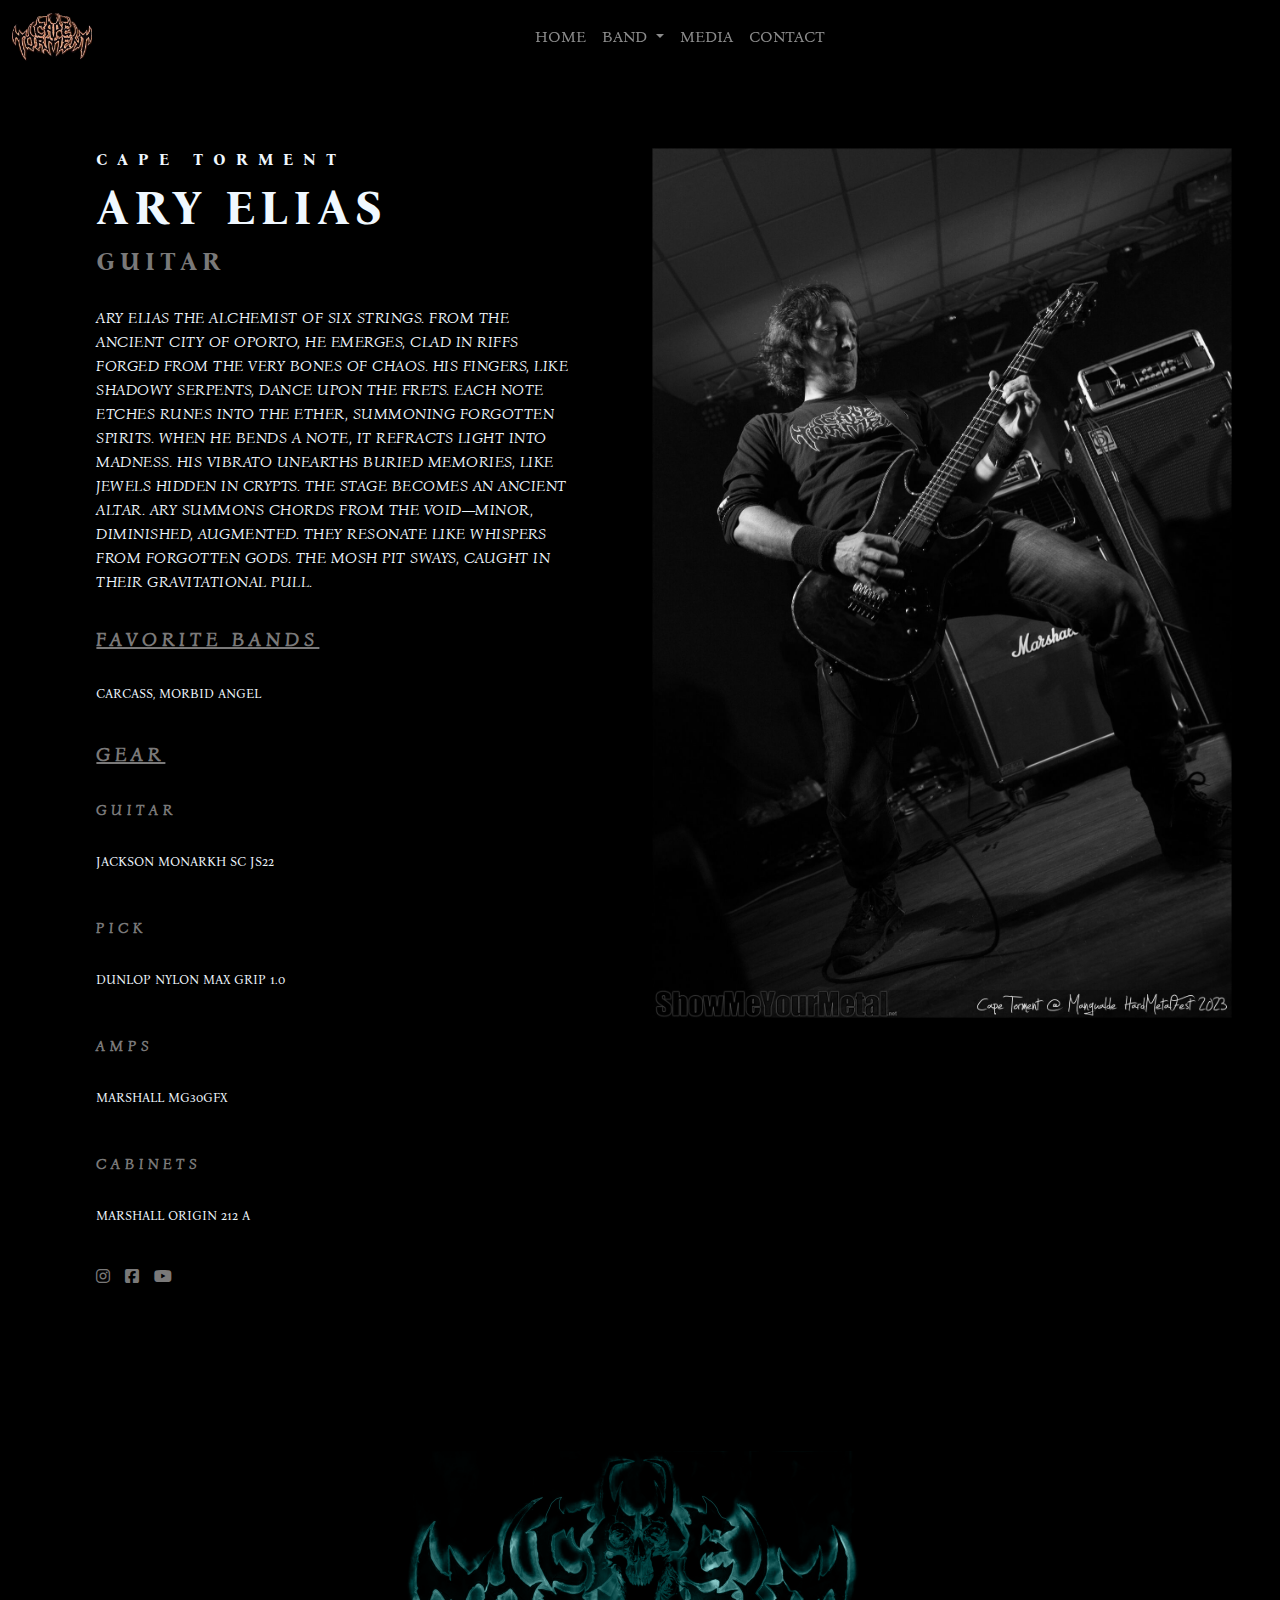
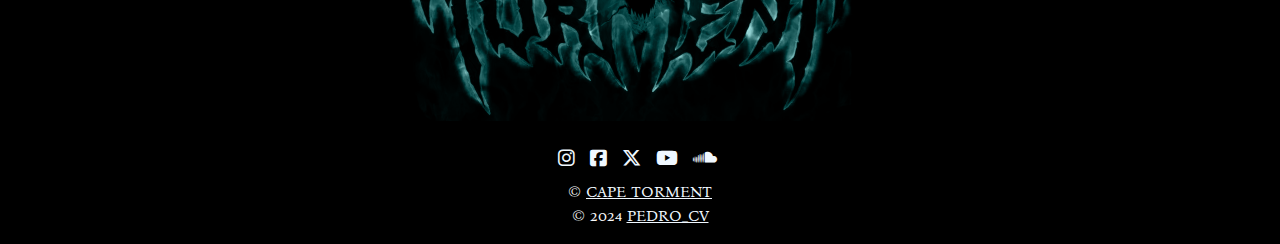
==== commit 60ff5c94: "changes" ====
--- a/ary.html
+++ b/ary.html
@@ -78,7 +78,7 @@
                 </ul>
               </li>
               <li class="nav-item">
-                <a class="nav-link" href="Merch.html">Merch</a>
+                <a class="nav-link" href="Merch.html" hidden>Merch</a>
               </li>
               <li class="nav-item">
                 <a class="nav-link" href="Media.html">Media</a>
@@ -134,7 +134,7 @@
           </div>
           <div class="col-lg-6">
             <div class="imgLateral">
-              <img src="media/img/325662864_571917994469258_8916186531103362893_n.jpg" class="d-block w-100" alt="...">
+              <img src="media/img/Foto5.jpg" class="d-block w-100" alt="...">
             </div>
           </div>
         </div>
@@ -148,17 +148,17 @@
     </div>
 
     <!-- Modal -->
-    <div class="modal fade" id="ContactUs" tabindex="-1" aria-labelledby="exampleModalLabel" aria-hidden="true">
+    <div class="modal fade" id="ContactUs" tabindex="-1" aria-labelledby="ModalLabel" aria-hidden="true">
       <div class="modal-dialog modal-dialog-centered">
         <div class="modal-content bg-dark">
           <div class="modal-header">
-            <h1 class="modal-title fs-5" id="exampleModalLabel">Contact Us</h1>
+            <h1 class="modal-title fs-5" id="ModalLabel">Contact Us</h1>
           </div>
           <div class="modal-body">
-            <form action="" method="get" class="Cotactform needs-validation" novalidate>
+            <form action="ary.html" method="get" class="Cotactform needs-validation" novalidate>
               <div class="mb-0">
-                <label for="exampleInputEmail1" class="form-label">Email address</label>
-                <input type="email" class="form-control" id="exampleInputEmail1" placeholder="DeatMetal666@email.com"
+                <label for="InputEmail" class="form-label">Email address</label>
+                <input type="email" class="form-control" id="InputEmail" name="Email" placeholder="DeatMetal666@email.com"
                   required>
                 <div class="invalid-feedback">
                   Please provide a valid Email.
@@ -166,7 +166,7 @@
               </div>
               <div class="mb-1">
                 <label for="SelectSumonUP" class="form-label">Summon up</label>
-                <select id="SelectSumonUP" class="form-select" required>
+                <select id="SelectSumonUP" class="form-select" name="SumonUP" required>
                   <option>Gig Budget</option>
                   <option>Store</option>
                   <option>Other</option>
@@ -176,8 +176,8 @@
                 </div>
               </div>
               <div class="mb-3">
-                <label for="exampleFormControlTextarea1" class="form-label">Message</label>
-                <textarea class="form-control" id="exampleFormControlTextarea1" rows="3" required></textarea>
+                <label for="FormControlTextarea" class="form-label">Message</label>
+                <textarea class="form-control" id="FormControlTextarea" name="Text" rows="3" minlength="5" maxlength="200" required></textarea>
                 <div class="invalid-feedback">
                   Message Required.
                 </div>
@@ -207,8 +207,7 @@
     </div>
     <div>
       <p class="developer mt-2 text-center text-light"> &copy; <a href="index.html">Cape Torment</a> <br> &copy; 2024 <a
-          href="https://www.linkedin.com/in/pedro-carvalho-47742a319?utm_source=share&utm_campaign=share_via&utm_content=profile&utm_medium=android_app ">Pedro
-          Carvalho</a></p>
+          href="https://www.linkedin.com/in/pedro-carvalho-47742a319?utm_source=share&utm_campaign=share_via&utm_content=profile&utm_medium=android_app ">Pedro_Cv</a></p>
     </div>
 
   </footer>
--- a/CSS/style.css
+++ b/CSS/style.css
@@ -1,4 +1,3 @@
-
 :root {
     --primary: rgb(0, 0, 0);
     --secundary: aliceblue;
@@ -10,26 +9,35 @@
     font-family: "Bona Nova SC", "Bona Nova", 'Times New Roman', sans-serif;
 }
 
+body {
+    background-color: var(--primary);
+    color: var(--secundary);
+}
+
 /*index*/
 
-header img { /* img on navbar*/
+header img {
+    /* img on navbar*/
     max-width: 80px;
     max-height: 60px;
 }
 
-.cardcol { /*card on index page for gigs - background set and text align*/
+.cardcol {
+    /*card on index page for gigs - background set and text align*/
     background-color: var(--primary);
     text-align: center;
 }
 
 /*Band/BandMembers*/
 
-.containerDetails {/*container on dropdown band pages margins set */
+.containerDetails {
+    /*container on dropdown band pages margins set */
     margin-top: 100px;
     margin-bottom: 50px;
 }
 
-.containerDetails .col-sm-6 {/*collums on containerDetail */
+.containerDetails .col-sm-6 {
+    /*collums on containerDetail */
     top: 20%;
     max-width: 80%;
     padding-right: 5%;
@@ -39,14 +47,16 @@
     text-shadow: 0 5px 10px var(--primary);
 }
 
-.containerDetails .col-sm-6 .content .Band { /*Band class costumize font/text*/
+.containerDetails .col-sm-6 .content .Band {
+    /*Band class costumize font/text*/
     font-weight: bold;
     letter-spacing: 10px;
 
 
 }
 
-.containerDetails .col-sm-6 .content .title {/*title class costumize font/text*/
+.containerDetails .col-sm-6 .content .title {
+    /*title class costumize font/text*/
     font-weight: bold;
     letter-spacing: 5px;
     font-size: 25px;
@@ -54,13 +64,15 @@
 
 }
 
-.containerDetails .col-sm-6 .content .Name {/*Name class costumize font/text*/
+.containerDetails .col-sm-6 .content .Name {
+    /*Name class costumize font/text*/
     font-weight: bold;
     letter-spacing: 5px;
     font-size: 3em;
 }
 
-.containerDetails .col-sm-6 .content .text {/*text class costumize font/text*/
+.containerDetails .col-sm-6 .content .text {
+    /*text class costumize font/text*/
     font-style: italic;
     letter-spacing: 0.5px;
     padding-top: 5%;
@@ -68,30 +80,36 @@
 
 }
 
-.containerDetails .col-sm-6 .content .Icons {/*Icon class costumize */
+.containerDetails .col-sm-6 .content .Icons {
+    /*Icon class costumize */
     padding-top: 5%;
     letter-spacing: 5px;
     padding-bottom: 5%;
 
 }
 
-.containerDetails .col-sm-6 .content .Icons a {/*a on Icon class costumize color*/
-    color: rgb(122, 121, 121);
-}
-
-
-.imgLateral { /*lateral img set to black and white*/
+.containerDetails .col-sm-6 .content .Icons i {
+    /*a on Icon class costumize size/color*/
+    color: rgb(122, 121, 121);
+    font-size: medium;
+}
+
+
+.imgLateral {
+    /*lateral img set to black and white*/
     -webkit-filter: grayscale(100%);
     /* Safari 6.0 - 9.0 */
     filter: grayscale(100%);
 }
 
-.containerGroup{ /*container with image on bottom of Band page, used on fade-in for center since equal*/
+.containerGroup {
+    /*container with image on bottom of Band page, used on fade-in for center since equal*/
     margin-top: 30px;
     text-align: center;
 }
 
-.FavBands { /*class Favbands on Band Member pages font/text costumize*/
+.FavBands {
+    /*class Favbands on Band Member pages font/text costumize*/
     padding-top: 30px;
     font-weight: bold;
     font-style: italic;
@@ -101,7 +119,8 @@
     color: rgb(122, 121, 121);
 }
 
-.Gear { /*class Gear on Band Member pages font/text costumize*/
+.Gear {
+    /*class Gear on Band Member pages font/text costumize*/
     padding-top: 20px;
     font-weight: bold;
     font-style: italic;
@@ -111,7 +130,8 @@
     color: rgb(122, 121, 121);
 }
 
-.GearSub {/*class Gearsub on Band Member pages font/text costumize*/
+.GearSub {
+    /*class Gearsub on Band Member pages font/text costumize*/
     padding-top: 30px;
     font-weight: bold;
     font-style: italic;
@@ -121,30 +141,40 @@
 
 }
 
-.containerDetails p { /*p set to small*/
+.containerDetails p {
+    /*p set to small*/
     font-size: small;
     padding-top: 30px;
 
 }
 
-.colframe .card{
+.colframe .card {
+    /*card media page */
     height: 400px;
 }
 
 .colframe .card iframe {
+    /*iframe card media page*/
     height: 400px;
 }
 
 .merchcard {
-    text-align: center;
+    /* merchcard centerd and fade-in animation*/
+    text-align: center;
+    animation: fade-in;
+    animation-timeline: view(auto auto);
 }
 
 .card-img-top {
+    /*image on merchcards on merch page*/
     padding: auto;
     max-width: 80%;
 }
 
-.price {
+
+.badge {
+    /*price span on merch page*/
+    margin-top: 5%;
     font-size: large
 }
 
@@ -152,13 +182,9 @@
     color: rgb(122, 121, 121);
 }
 
-body {
-    background-color: var(--primary);
-    color: var(--secundary);
-}
-
-
-.fade-in {/*fade in css efect for image (logo) on bottom of Pages*/
+
+.fade-in {
+    /*fade in css efect for image (logo) on bottom of Pages*/
     text-align: center;
     margin-top: 20px;
     animation: fade-in both;
@@ -178,7 +204,8 @@
 }
 
 
-footer i {/* footer color for icons*/
+footer i {
+    /* footer color for icons*/
     color: var(--secundary);
 }
 
@@ -188,10 +215,12 @@
 }
 
 .footercontainer i {
+    /*footer icon size*/
     font-size: larger;
 }
 
-footer p a {/*set color text links on footer*/
+footer p a {
+    /*set color text links on footer*/
     color: var(--secundary);
 
 }